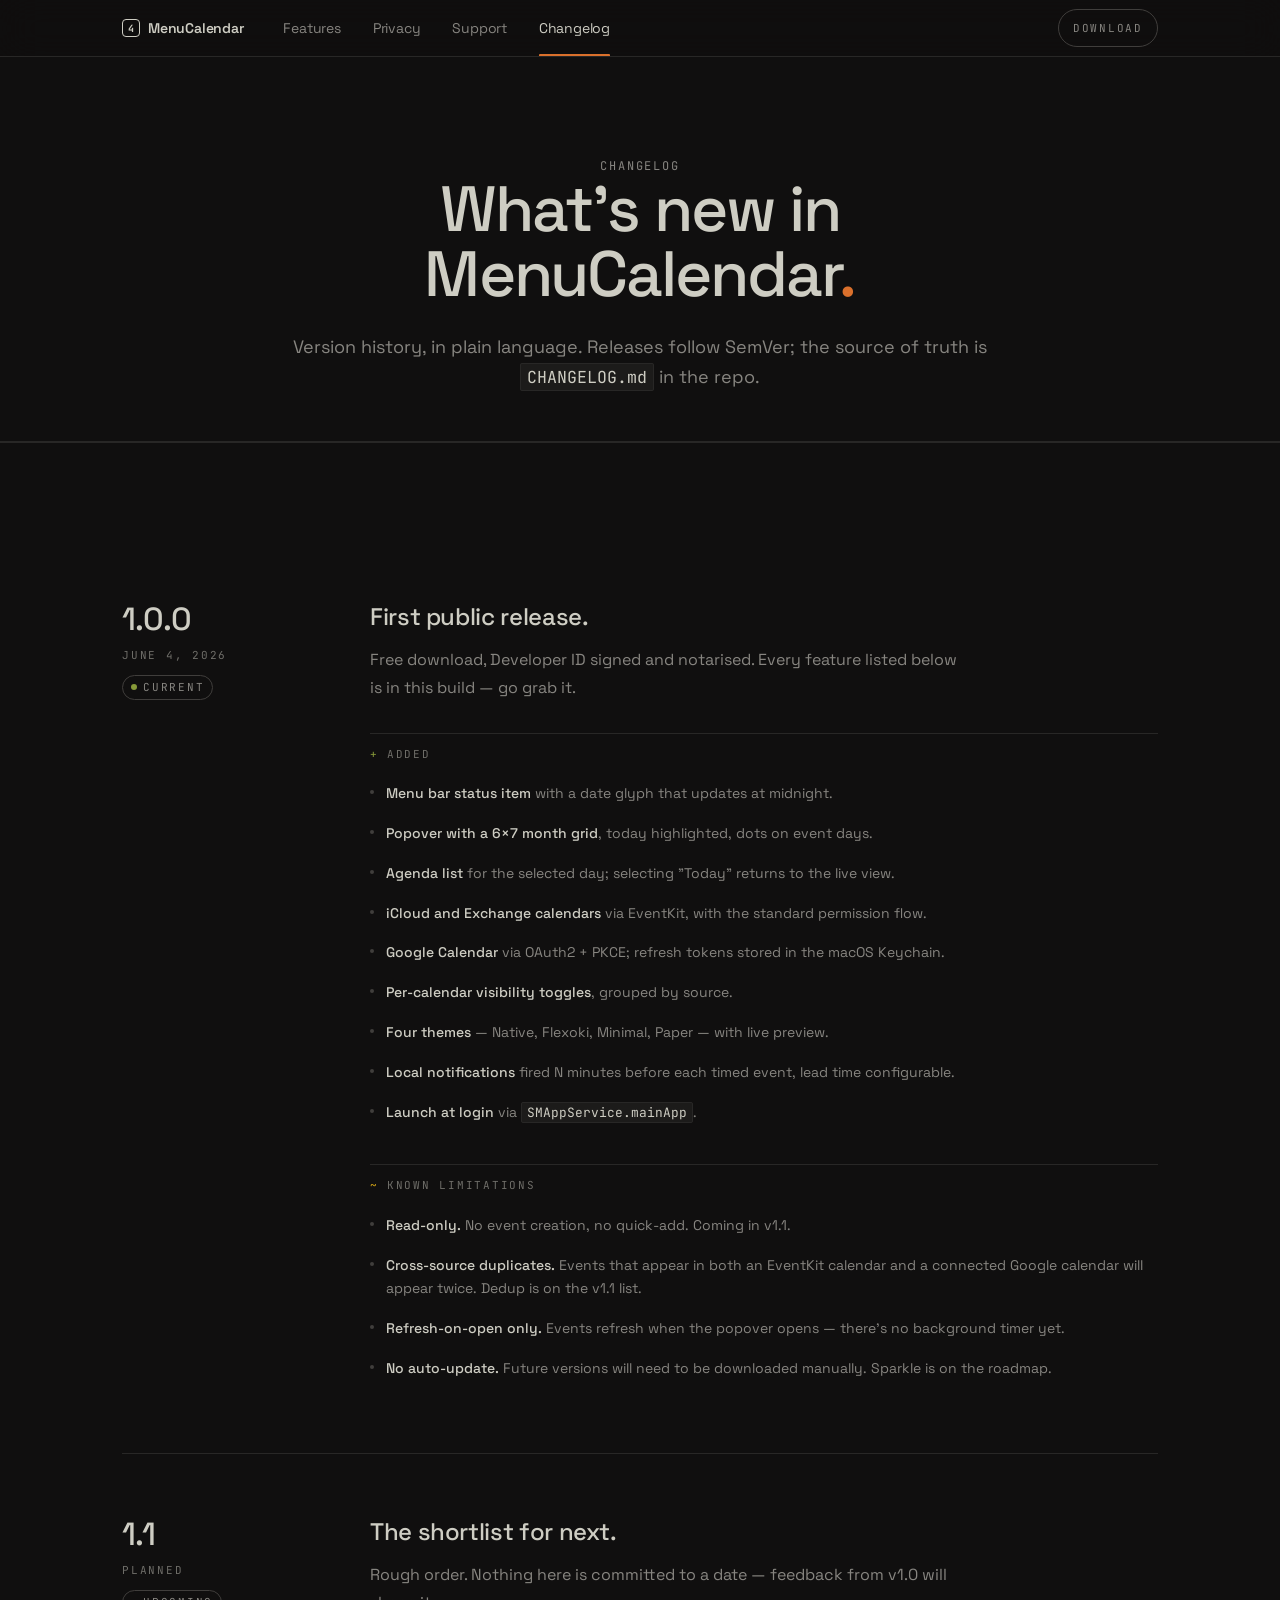
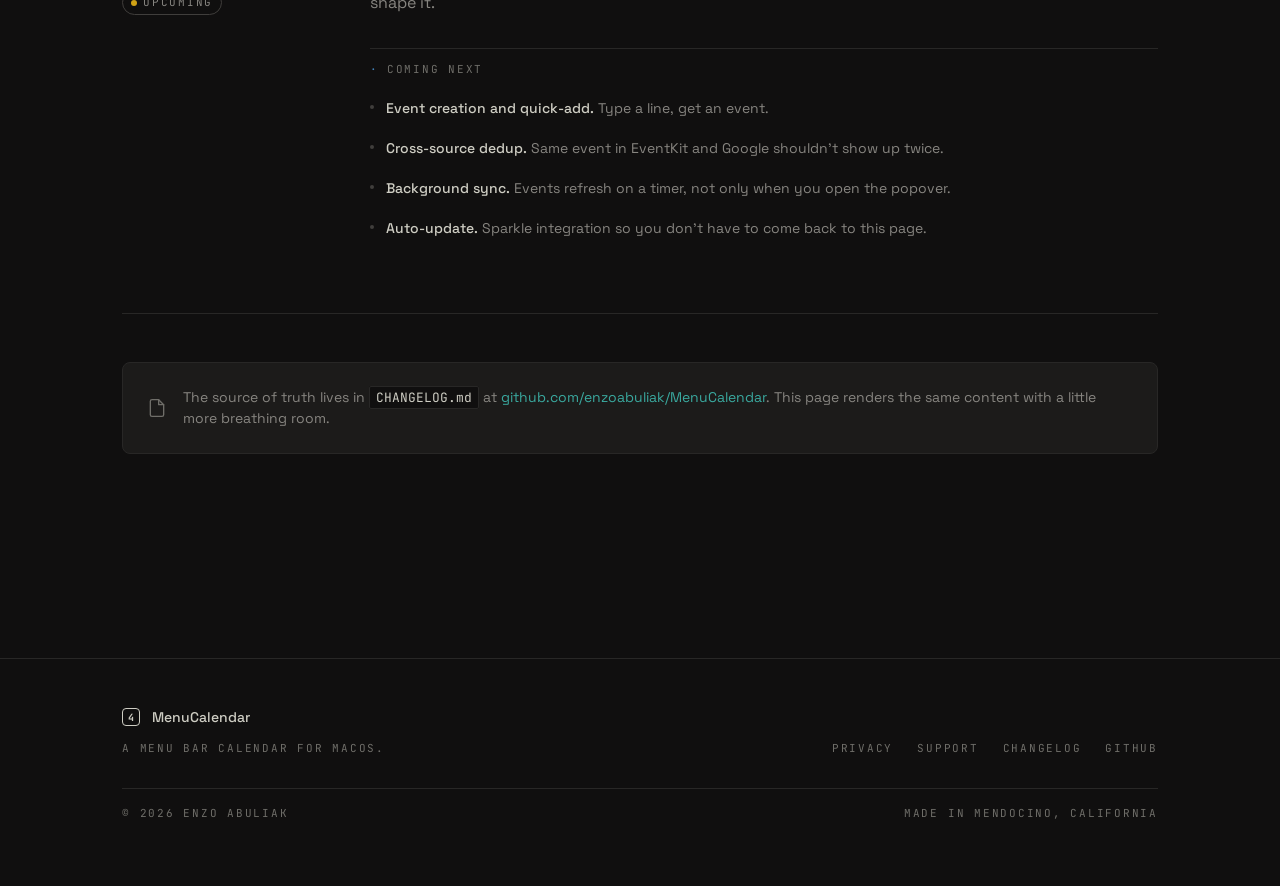
==== changelog.html @ a8d819a1 "Rough-draft MenuCalendar site Four-page static site (landing, privacy, support, changelog) for the f" ====
<!DOCTYPE html>
<html data-theme="dark" lang="en">
<head>
<meta charset="UTF-8">
<meta name="viewport" content="width=device-width, initial-scale=1.0">
<title>Changelog — MenuCalendar</title>
<meta name="description" content="What changed in MenuCalendar, version by version. Releases follow SemVer.">
<link rel="preconnect" href="https://fonts.googleapis.com">
<link rel="preconnect" href="https://fonts.gstatic.com" crossorigin>
<link href="https://fonts.googleapis.com/css2?family=Space+Grotesk:wght@400;500;600;700&family=JetBrains+Mono:wght@400;500;700&display=swap" rel="stylesheet">
<link rel="stylesheet" href="/assets/site.css">
<style>
  .release {
    display: grid;
    grid-template-columns: 200px 1fr;
    gap: var(--s-7);
    padding: var(--s-8) 0;
    border-bottom: 1px solid var(--ui);
  }
  .release:last-child { border-bottom: none; }

  .release-meta {
    position: sticky; top: 80px;
    align-self: start;
    display: flex; flex-direction: column; gap: var(--s-3);
  }
  .release-version {
    font-size: var(--fs-32); font-weight: 500;
    letter-spacing: var(--tr-tight); line-height: 1;
    color: var(--tx);
  }
  .release-date {
    font-family: 'JetBrains Mono', monospace;
    font-size: var(--fs-11); text-transform: uppercase; letter-spacing: var(--tr-mega);
    color: var(--tx-3);
    font-variant-numeric: tabular-nums;
  }
  .release-tag {
    display: inline-flex; align-items: center; gap: 6px;
    font-family: 'JetBrains Mono', monospace;
    font-size: var(--fs-11); text-transform: uppercase; letter-spacing: var(--tr-mega);
    padding: 3px 8px;
    border: 1px solid var(--ui-3); border-radius: var(--r-pill);
    color: var(--tx-2); width: fit-content;
  }
  .release-tag .dot { width: 6px; height: 6px; border-radius: 999px; background: var(--gr); }
  .release-tag.upcoming .dot { background: var(--ye); }

  .release-body { min-width: 0; }
  .release-headline {
    font-size: var(--fs-24); font-weight: 500;
    line-height: var(--lh-snug); letter-spacing: var(--tr-snug);
    color: var(--tx);
    margin-bottom: var(--s-4);
  }
  .release-lead {
    font-size: var(--fs-16); color: var(--tx-2);
    line-height: var(--lh-loose);
    margin-bottom: var(--s-6);
    max-width: 60ch;
  }
  .release-lead strong { color: var(--tx); font-weight: 500; }

  .change-group { margin-bottom: var(--s-6); }
  .change-group:last-child { margin-bottom: 0; }
  .change-group-label {
    font-family: 'JetBrains Mono', monospace;
    font-size: var(--fs-11); text-transform: uppercase; letter-spacing: var(--tr-mega);
    color: var(--tx-3);
    margin-bottom: var(--s-3);
    padding-top: var(--s-3);
    border-top: 1px solid var(--ui);
    display: flex; align-items: center; gap: var(--s-2);
  }
  .change-group-label.added::before    { content: '+'; color: var(--gr); }
  .change-group-label.known::before    { content: '~'; color: var(--ye); }
  .change-group-label.upcoming::before { content: '·'; color: var(--bl); }

  .change-list { list-style: none; }
  .change-item {
    position: relative;
    padding: var(--s-2) 0 var(--s-2) var(--s-4);
    font-size: var(--fs-14); color: var(--tx-2);
    line-height: var(--lh-loose);
  }
  .change-item::before {
    content: ''; position: absolute;
    left: 0; top: 16px;
    width: 4px; height: 4px;
    background: var(--ui-3); border-radius: 999px;
  }
  .change-item strong { color: var(--tx); font-weight: 500; }
  .change-item .mono {
    font-family: 'JetBrains Mono', monospace; font-size: 0.92em;
    color: var(--tx); background: var(--bg-2);
    padding: 1px 5px; border-radius: var(--r-1); border: 1px solid var(--ui);
  }

  .source-note {
    margin: var(--s-7) 0 var(--s-3);
    padding: var(--s-5);
    border: 1px solid var(--ui);
    border-radius: var(--r-3);
    background: var(--bg-2);
    font-size: var(--fs-14);
    color: var(--tx-2);
    display: flex; align-items: center; gap: var(--s-4);
  }
  .source-note .mono {
    font-family: 'JetBrains Mono', monospace; font-size: 0.92em;
    color: var(--tx); background: var(--bg);
    padding: 2px 6px; border-radius: var(--r-1); border: 1px solid var(--ui);
  }
  .source-note a { color: var(--cy); }
  .source-note svg { color: var(--tx-3); flex-shrink: 0; }

  @media (max-width: 760px) {
    .release { grid-template-columns: 1fr; gap: var(--s-4); padding: var(--s-7) 0; }
    .release-meta { position: static; flex-direction: row; align-items: center; gap: var(--s-4); flex-wrap: wrap; }
    .release-version { font-size: var(--fs-24); }
  }
</style>
</head>
<body>

<header>
  <div class="container">
    <div class="header-inner">
      <a class="logo" href="/">
        <span class="logo-glyph">4</span>
        MenuCalendar
      </a>
      <nav>
        <a class="nav-link" href="/#features">Features</a>
        <a class="nav-link" href="/privacy.html">Privacy</a>
        <a class="nav-link" href="/support.html">Support</a>
        <a class="nav-link active" href="/changelog.html">Changelog</a>
      </nav>
      <a class="header-cta" href="/#download">Download</a>
    </div>
  </div>
</header>


<section class="page-head">
  <div class="container">
    <span class="eyebrow page-eyebrow">Changelog</span>
    <h1 class="page-title">What's new in<br>MenuCalendar<span class="accent">.</span></h1>
    <p class="page-sub">
      Version history, in plain language. Releases follow SemVer; the source of truth is <span class="kbd">CHANGELOG.md</span> in the repo.
    </p>
  </div>
</section>


<section class="section">
  <div class="container">

    <article class="release">
      <div class="release-meta">
        <div class="release-version">1.0.0</div>
        <div class="release-date">June 4, 2026</div>
        <span class="release-tag"><span class="dot"></span>Current</span>
      </div>
      <div class="release-body">
        <h2 class="release-headline">First public release.</h2>
        <p class="release-lead">
          Free download, Developer ID signed and notarised. Every feature listed below is in this build — go grab it.
        </p>

        <div class="change-group">
          <div class="change-group-label added">Added</div>
          <ul class="change-list">
            <li class="change-item"><strong>Menu bar status item</strong> with a date glyph that updates at midnight.</li>
            <li class="change-item"><strong>Popover with a 6×7 month grid</strong>, today highlighted, dots on event days.</li>
            <li class="change-item"><strong>Agenda list</strong> for the selected day; selecting "Today" returns to the live view.</li>
            <li class="change-item"><strong>iCloud and Exchange calendars</strong> via EventKit, with the standard permission flow.</li>
            <li class="change-item"><strong>Google Calendar</strong> via OAuth2 + PKCE; refresh tokens stored in the macOS Keychain.</li>
            <li class="change-item"><strong>Per-calendar visibility toggles</strong>, grouped by source.</li>
            <li class="change-item"><strong>Four themes</strong> — Native, Flexoki, Minimal, Paper — with live preview.</li>
            <li class="change-item"><strong>Local notifications</strong> fired N minutes before each timed event, lead time configurable.</li>
            <li class="change-item"><strong>Launch at login</strong> via <span class="mono">SMAppService.mainApp</span>.</li>
          </ul>
        </div>

        <div class="change-group">
          <div class="change-group-label known">Known limitations</div>
          <ul class="change-list">
            <li class="change-item"><strong>Read-only.</strong> No event creation, no quick-add. Coming in v1.1.</li>
            <li class="change-item"><strong>Cross-source duplicates.</strong> Events that appear in both an EventKit calendar and a connected Google calendar will appear twice. Dedup is on the v1.1 list.</li>
            <li class="change-item"><strong>Refresh-on-open only.</strong> Events refresh when the popover opens — there's no background timer yet.</li>
            <li class="change-item"><strong>No auto-update.</strong> Future versions will need to be downloaded manually. Sparkle is on the roadmap.</li>
          </ul>
        </div>
      </div>
    </article>

    <article class="release">
      <div class="release-meta">
        <div class="release-version">1.1</div>
        <div class="release-date">Planned</div>
        <span class="release-tag upcoming"><span class="dot"></span>Upcoming</span>
      </div>
      <div class="release-body">
        <h2 class="release-headline">The shortlist for next.</h2>
        <p class="release-lead">
          Rough order. Nothing here is committed to a date — feedback from v1.0 will shape it.
        </p>

        <div class="change-group">
          <div class="change-group-label upcoming">Coming next</div>
          <ul class="change-list">
            <li class="change-item"><strong>Event creation and quick-add.</strong> Type a line, get an event.</li>
            <li class="change-item"><strong>Cross-source dedup.</strong> Same event in EventKit and Google shouldn't show up twice.</li>
            <li class="change-item"><strong>Background sync.</strong> Events refresh on a timer, not only when you open the popover.</li>
            <li class="change-item"><strong>Auto-update.</strong> Sparkle integration so you don't have to come back to this page.</li>
          </ul>
        </div>
      </div>
    </article>

    <div class="source-note">
      <svg width="20" height="20" viewBox="0 0 24 24" fill="none" stroke="currentColor" stroke-width="1.6" stroke-linecap="round" stroke-linejoin="round" aria-hidden="true"><path d="M14 2H6a2 2 0 0 0-2 2v16a2 2 0 0 0 2 2h12a2 2 0 0 0 2-2V8z"/><polyline points="14 2 14 8 20 8"/></svg>
      <span>
        The source of truth lives in <span class="mono">CHANGELOG.md</span> at <a href="https://github.com/enzoabuliak/MenuCalendar/blob/main/CHANGELOG.md">github.com/enzoabuliak/MenuCalendar</a>. This page renders the same content with a little more breathing room.
      </span>
    </div>

  </div>
</section>


<footer>
  <div class="container">
    <div class="footer-inner">
      <div>
        <div class="footer-brand">
          <span class="logo-glyph">4</span>
          MenuCalendar
        </div>
        <div class="footer-tagline">A menu bar calendar for macOS.</div>
      </div>
      <div class="footer-links">
        <a href="/privacy.html">Privacy</a>
        <a href="/support.html">Support</a>
        <a href="/changelog.html">Changelog</a>
        <a href="https://github.com/enzoabuliak/MenuCalendar">GitHub</a>
      </div>
    </div>
    <div class="footer-meta">
      <span>© 2026 Enzo Abuliak</span>
      <span>Made in Mendocino, California</span>
    </div>
  </div>
</footer>

</body>
</html>
---- assets/site.css ----
/* ── FLEXOKI TOKENS ── */
:root {
  --bg:    #100F0F;
  --bg-2:  #1C1B1A;
  --ui:    #282726;
  --ui-2:  #343331;
  --ui-3:  #403E3C;
  --tx:    #CECDC3;
  --tx-2:  #878580;
  --tx-3:  #6F6E69;
  --or:    #DA702C;
  --cy:    #3AA99F;
  --re:    #D14D41;
  --gr:    #879A39;
  --ye:    #D0A215;
  --bl:    #4385BE;
  --pu:    #8B7EC8;

  --fs-11: 11px; --fs-12: 12px; --fs-14: 14px; --fs-16: 16px;
  --fs-18: 18px; --fs-20: 20px; --fs-24: 24px; --fs-32: 32px;
  --fs-44: 44px; --fs-64: 64px;

  --lh-tight: 1.02; --lh-snug: 1.15; --lh-base: 1.5; --lh-loose: 1.7;
  --tr-tight: -0.03em; --tr-snug: -0.015em;
  --tr-wide:  0.08em;  --tr-mega: 0.16em;

  --s-1: 4px;  --s-2: 8px;   --s-3: 12px; --s-4: 16px;
  --s-5: 24px; --s-6: 32px;  --s-7: 48px; --s-8: 64px; --s-9: 96px;

  --r-1: 2px; --r-2: 4px; --r-3: 8px; --r-4: 12px; --r-pill: 999px;

  --ease-out: cubic-bezier(0.2, 0.7, 0.2, 1);
  --ease-std: cubic-bezier(0.4, 0, 0.2, 1);
  --dur-1: 80ms; --dur-2: 160ms; --dur-3: 240ms;
}

/* ── RESET ── */
*, *::before, *::after { box-sizing: border-box; margin: 0; padding: 0; }
html { scroll-behavior: smooth; }
:focus { outline: none; }
:focus-visible {
  outline: none;
  box-shadow: 0 0 0 2px var(--bg), 0 0 0 4px var(--or);
  border-radius: var(--r-1);
}
@media (prefers-reduced-motion: reduce) {
  *, *::before, *::after {
    animation-duration: 0.01ms !important;
    animation-iteration-count: 1 !important;
    transition-duration: 0.01ms !important;
    scroll-behavior: auto !important;
  }
}

body {
  background: var(--bg);
  color: var(--tx);
  font-family: 'Space Grotesk', -apple-system, BlinkMacSystemFont, 'SF Pro Text', sans-serif;
  font-size: var(--fs-16);
  line-height: var(--lh-base);
  -webkit-font-smoothing: antialiased;
  text-rendering: optimizeLegibility;
  overflow-x: hidden;
}
a { color: inherit; text-decoration: none; }
img { display: block; max-width: 100%; }

/* ── UTILITIES ── */
.mono      { font-family: 'JetBrains Mono', ui-monospace, 'SF Mono', monospace; }
.eyebrow   { font-family: 'JetBrains Mono', monospace; font-size: var(--fs-12); text-transform: uppercase; letter-spacing: var(--tr-mega); color: var(--tx-2); }
.eyebrow.cy { color: var(--cy); }
.eyebrow.or { color: var(--or); }
.kbd {
  font-family: 'JetBrains Mono', monospace; font-size: 0.92em;
  color: var(--tx); background: var(--bg-2);
  padding: 2px 6px; border-radius: var(--r-1);
  border: 1px solid var(--ui);
}
.link-cy { color: var(--cy); border-bottom: 1px solid transparent; transition: border-color var(--dur-2) var(--ease-std); }
.link-cy:hover { border-bottom-color: var(--cy); }
.muted     { color: var(--tx-2); }
.faint     { color: var(--tx-3); }
.accent    { color: var(--or); }
.container { max-width: 1100px; margin: 0 auto; padding: 0 var(--s-6); }
.narrow    { max-width: 720px; margin: 0 auto; padding: 0 var(--s-6); }

/* ── PILL ── */
.pill {
  display: inline-flex; align-items: center; gap: 6px;
  font-family: 'JetBrains Mono', monospace;
  font-size: var(--fs-11); text-transform: uppercase; letter-spacing: var(--tr-mega);
  padding: 4px 10px;
  border: 1px solid var(--ui-3); border-radius: var(--r-pill);
  color: var(--tx-2); white-space: nowrap;
}
.pill .dot { width: 6px; height: 6px; border-radius: 999px; background: var(--gr); }
.pill .dot.cy { background: var(--cy); }
.pill .dot.or { background: var(--or); }
.pill .dot.ye { background: var(--ye); }

/* ── HEADER ── */
header {
  position: sticky; top: 0; z-index: 100;
  background: rgba(16, 15, 15, 0.72);
  backdrop-filter: saturate(180%) blur(20px);
  -webkit-backdrop-filter: saturate(180%) blur(20px);
  border-bottom: 1px solid var(--ui);
}
.header-inner {
  display: grid;
  grid-template-columns: auto 1fr auto;
  align-items: center;
  gap: var(--s-5);
  height: 56px;
}
.logo {
  font-size: var(--fs-14); font-weight: 600;
  letter-spacing: var(--tr-snug);
  display: flex; align-items: center; gap: 8px;
  cursor: pointer;
}
.logo-glyph {
  width: 18px; height: 18px;
  border: 1.5px solid var(--tx); border-radius: 4px;
  display: inline-flex; align-items: center; justify-content: center;
  font-family: 'JetBrains Mono', monospace;
  font-size: 10px; font-weight: 700;
  color: var(--tx); line-height: 1;
  padding-top: 1px;
}
nav { display: flex; }
.nav-link {
  font-family: 'Space Grotesk', sans-serif;
  font-size: var(--fs-14); letter-spacing: var(--tr-snug);
  color: var(--tx-2);
  padding: 0 var(--s-4); height: 56px;
  display: flex; align-items: center;
  transition: color var(--dur-2) var(--ease-std);
}
.nav-link:hover, .nav-link.active { color: var(--tx); }
.nav-link.active { position: relative; }
.nav-link.active::after {
  content: ''; position: absolute;
  left: var(--s-4); right: var(--s-4); bottom: 0;
  height: 2px; background: var(--or); border-radius: 1px 1px 0 0;
}
.header-cta {
  font-family: 'JetBrains Mono', monospace;
  font-size: var(--fs-11); text-transform: uppercase; letter-spacing: var(--tr-mega);
  padding: 10px 14px;
  border: 1px solid var(--ui-3); border-radius: var(--r-pill);
  color: var(--tx-2);
  transition: all var(--dur-2) var(--ease-std);
  min-height: 36px;
  display: inline-flex; align-items: center;
}
.header-cta:hover { border-color: var(--or); color: var(--or); }

/* ── BUTTONS ── */
.btn-primary {
  display: inline-flex; align-items: center; gap: var(--s-3);
  font-family: 'Space Grotesk', sans-serif;
  font-size: var(--fs-16); font-weight: 500;
  padding: 14px 22px;
  color: var(--bg); background: var(--or);
  border: 1px solid var(--or); border-radius: var(--r-3);
  transition: all var(--dur-2) var(--ease-std);
  box-shadow: 0 8px 24px -8px rgba(218, 112, 44, 0.45);
}
.btn-primary:hover {
  transform: translateY(-1px);
  box-shadow: 0 12px 28px -8px rgba(218, 112, 44, 0.55);
}
.btn-primary .arrow { font-size: 14px; }
.btn-secondary {
  display: inline-flex; align-items: center; gap: var(--s-2);
  font-family: 'Space Grotesk', sans-serif;
  font-size: var(--fs-14); font-weight: 500;
  padding: 14px 18px;
  color: var(--tx); background: transparent;
  border: 1px solid var(--ui-3); border-radius: var(--r-3);
  transition: all var(--dur-2) var(--ease-std);
}
.btn-secondary:hover { border-color: var(--tx-2); }

/* ── PAGE HEAD (for non-landing pages) ── */
.page-head {
  padding: var(--s-9) 0 var(--s-7);
  border-bottom: 1px solid var(--ui);
  text-align: center;
}
.page-eyebrow { margin-bottom: var(--s-4); }
.page-title {
  font-size: clamp(40px, 5.5vw, 64px);
  font-weight: 500;
  letter-spacing: -0.03em;
  line-height: var(--lh-tight);
  color: var(--tx);
  max-width: 22ch;
  margin: 0 auto;
}
.page-title .accent { color: var(--or); }
.page-sub {
  margin-top: var(--s-5);
  font-size: var(--fs-18);
  color: var(--tx-2);
  line-height: var(--lh-loose);
  max-width: 60ch;
  margin-left: auto; margin-right: auto;
}
.page-meta {
  margin-top: var(--s-5);
  font-family: 'JetBrains Mono', monospace;
  font-size: var(--fs-11); text-transform: uppercase; letter-spacing: var(--tr-mega);
  color: var(--tx-3);
}

/* ── SECTION ── */
.section { padding: var(--s-9) 0; border-top: 1px solid var(--ui); }
.section:first-of-type { border-top: none; }
.section-head {
  display: flex; justify-content: space-between; align-items: baseline;
  padding-bottom: var(--s-6);
  flex-wrap: wrap; gap: var(--s-3);
}
.section-title {
  font-size: clamp(28px, 3.6vw, 44px); font-weight: 500;
  letter-spacing: var(--tr-tight); line-height: var(--lh-snug);
  max-width: 24ch;
  margin-top: var(--s-3);
}

/* ── PROSE ── */
.prose { max-width: 680px; }
.prose p {
  font-size: var(--fs-18); color: var(--tx-2);
  line-height: var(--lh-loose); margin-bottom: var(--s-5);
}
.prose p:last-child { margin-bottom: 0; }
.prose strong { color: var(--tx); font-weight: 500; }
.prose em { color: var(--tx); font-style: italic; }
.prose a { color: var(--cy); border-bottom: 1px solid transparent; transition: border-color var(--dur-2) var(--ease-std); }
.prose a:hover { border-bottom-color: var(--cy); }
.prose code, .prose .mono {
  font-family: 'JetBrains Mono', monospace;
  font-size: 0.92em;
  color: var(--tx);
  background: var(--bg-2);
  padding: 2px 6px;
  border-radius: var(--r-2);
  border: 1px solid var(--ui);
}
.prose h2 {
  font-size: var(--fs-24); font-weight: 500; color: var(--tx);
  letter-spacing: var(--tr-snug); line-height: var(--lh-snug);
  margin: var(--s-8) 0 var(--s-4);
  padding-top: var(--s-6); border-top: 1px solid var(--ui);
}
.prose h2:first-child { margin-top: 0; padding-top: 0; border-top: none; }
.prose h3 {
  font-size: var(--fs-18); font-weight: 500; color: var(--tx);
  margin: var(--s-6) 0 var(--s-3);
}
.prose ul { list-style: none; margin: var(--s-4) 0 var(--s-5); }
.prose li {
  font-size: var(--fs-16); color: var(--tx-2);
  line-height: var(--lh-loose);
  padding-left: var(--s-5); position: relative;
  margin-bottom: var(--s-2);
}
.prose li::before {
  content: ''; position: absolute;
  left: 0; top: 14px;
  width: 6px; height: 6px;
  background: var(--ui-3); border-radius: 999px;
}
.prose li strong { color: var(--tx); font-weight: 500; }

/* ── FOOTER ── */
footer {
  border-top: 1px solid var(--ui);
  padding: var(--s-7) 0 var(--s-8);
  margin-top: var(--s-9);
}
.footer-inner {
  display: grid; grid-template-columns: 1fr auto;
  gap: var(--s-5); align-items: end;
}
.footer-brand {
  display: flex; align-items: center; gap: var(--s-3);
  font-size: var(--fs-14); font-weight: 500;
}
.footer-tagline {
  font-family: 'JetBrains Mono', monospace;
  font-size: var(--fs-11); text-transform: uppercase; letter-spacing: var(--tr-mega);
  color: var(--tx-3);
  margin-top: var(--s-3);
}
.footer-links {
  display: flex; gap: var(--s-5); flex-wrap: wrap; justify-content: flex-end;
  font-family: 'JetBrains Mono', monospace;
  font-size: var(--fs-11); text-transform: uppercase; letter-spacing: var(--tr-mega);
}
.footer-links a { color: var(--tx-3); transition: color var(--dur-2) var(--ease-std); }
.footer-links a:hover { color: var(--or); }
.footer-meta {
  margin-top: var(--s-6); padding-top: var(--s-4);
  border-top: 1px solid var(--ui);
  display: flex; justify-content: space-between; align-items: center;
  font-family: 'JetBrains Mono', monospace;
  font-size: var(--fs-11); text-transform: uppercase; letter-spacing: var(--tr-mega);
  color: var(--tx-3); flex-wrap: wrap; gap: var(--s-3);
}

/* ── RESPONSIVE ── */
@media (max-width: 760px) {
  .container { padding: 0 var(--s-4); }
  .narrow { padding: 0 var(--s-4); }
  nav { display: none; }
  .header-inner { grid-template-columns: auto auto; justify-content: space-between; }
  .section { padding: var(--s-7) 0; }
  .page-head { padding: var(--s-7) 0 var(--s-6); }
  .footer-inner { grid-template-columns: 1fr; }
  .footer-links { justify-content: flex-start; }
}
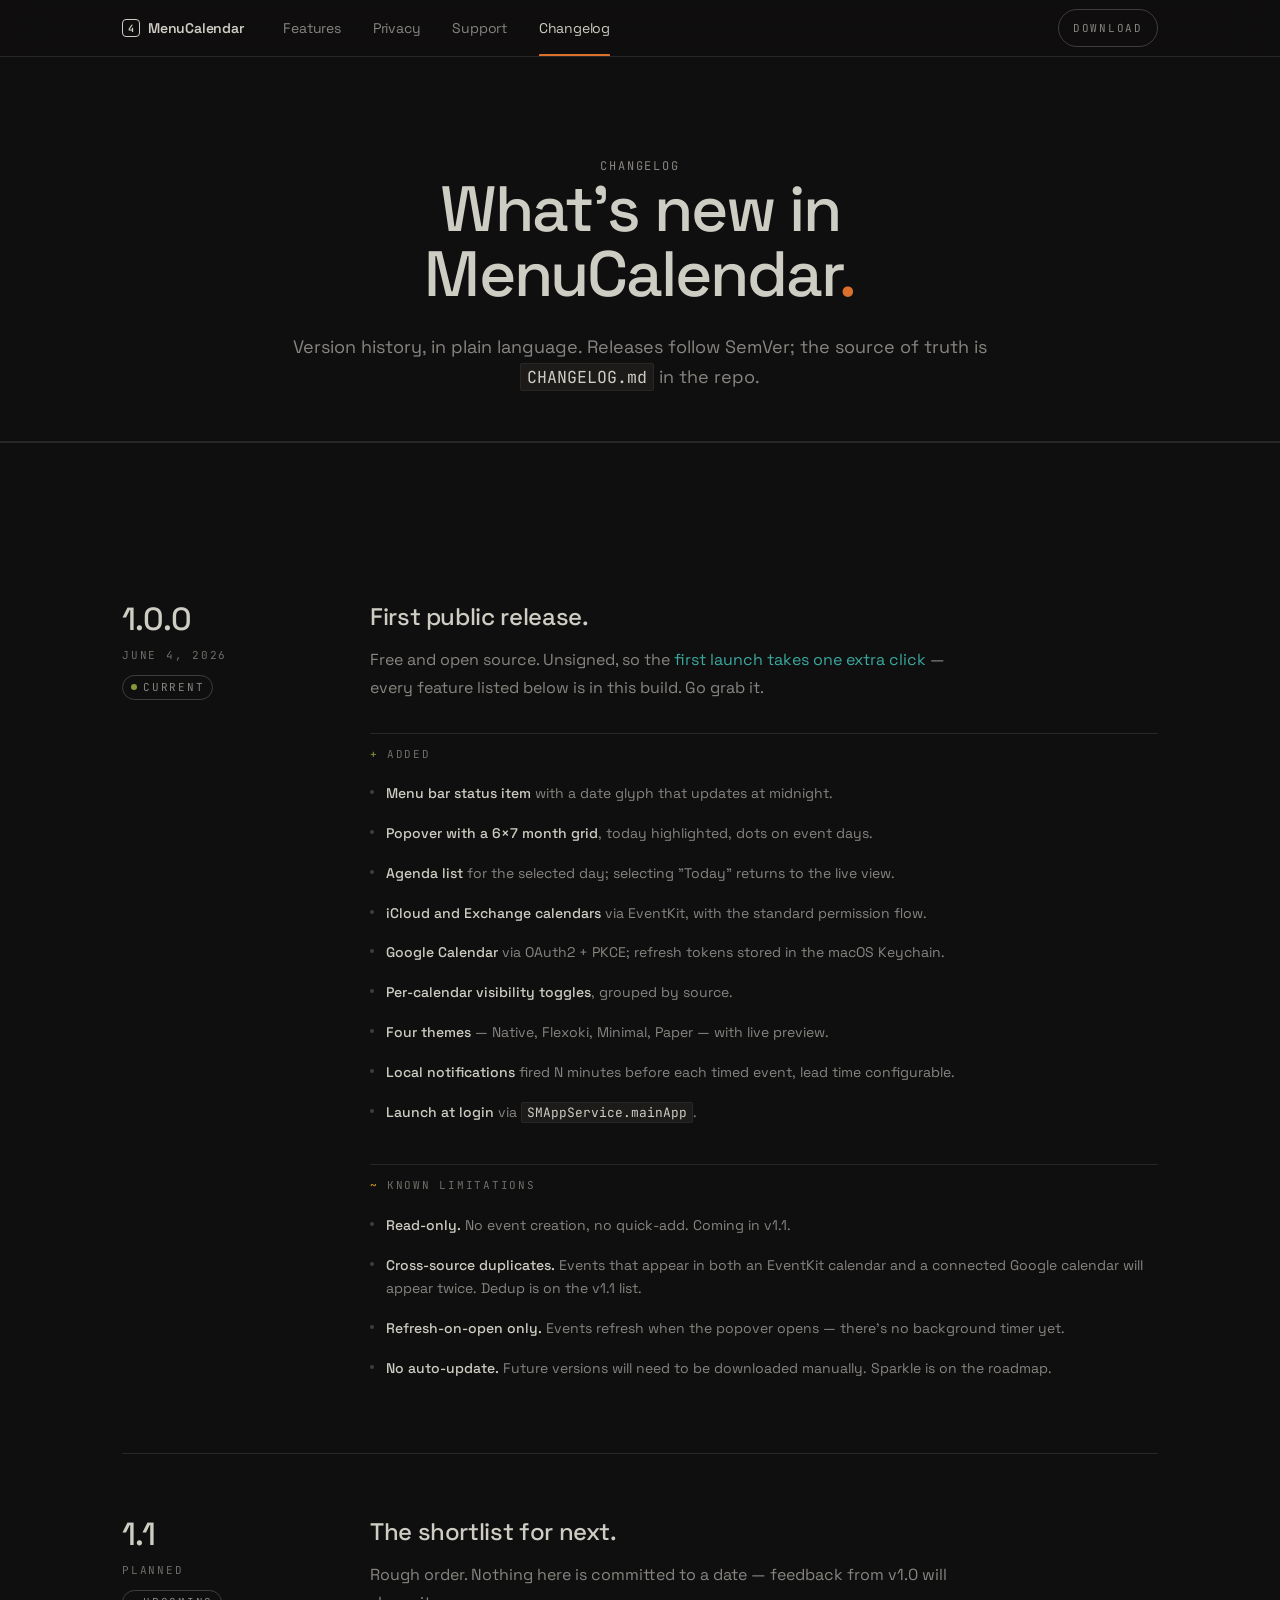
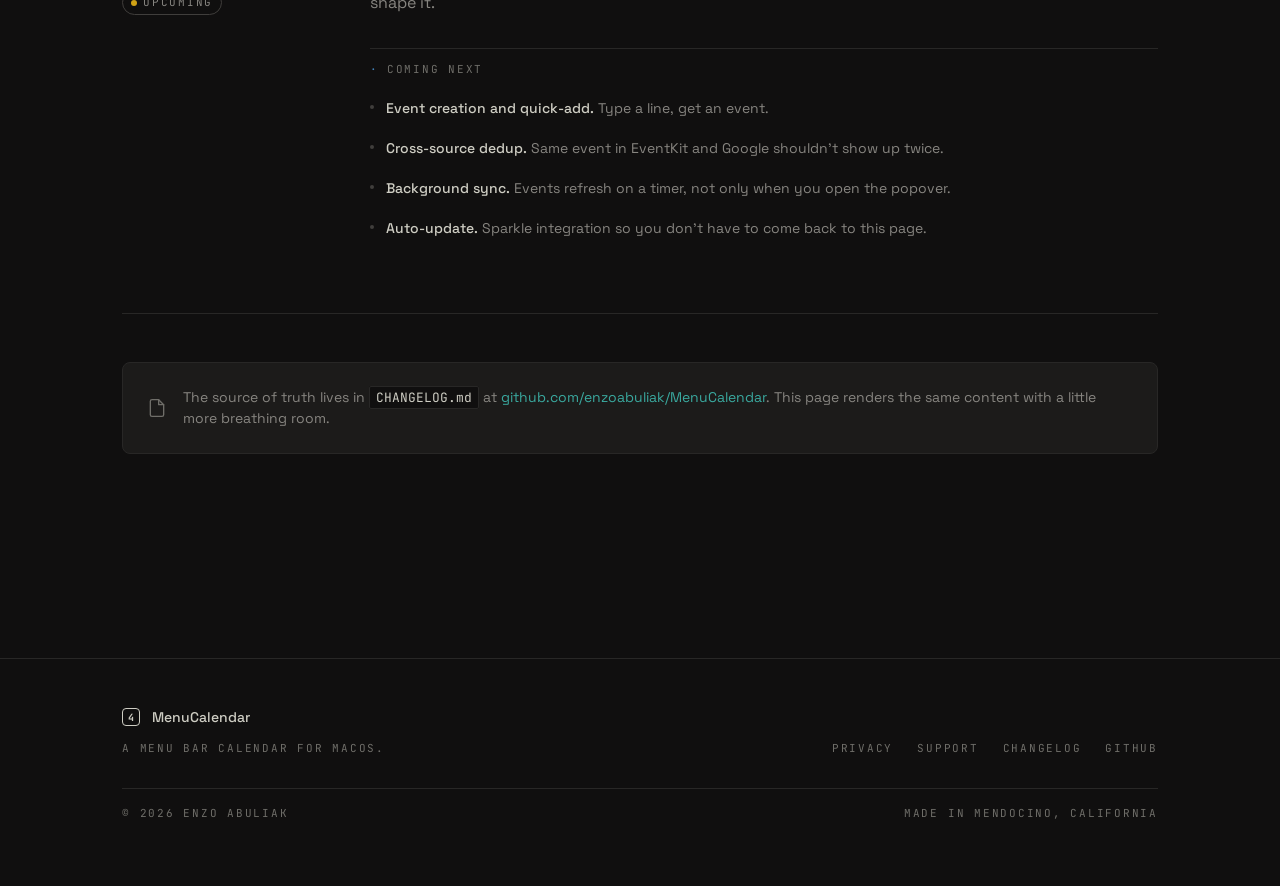
==== commit 890eebc7: "Reframe site as final v1.0, unsigned by design Decision: no signed/notarised release is coming — the" ====
--- a/changelog.html
+++ b/changelog.html
@@ -8,7 +8,7 @@
 <link rel="preconnect" href="https://fonts.googleapis.com">
 <link rel="preconnect" href="https://fonts.gstatic.com" crossorigin>
 <link href="https://fonts.googleapis.com/css2?family=Space+Grotesk:wght@400;500;600;700&family=JetBrains+Mono:wght@400;500;700&display=swap" rel="stylesheet">
-<link rel="stylesheet" href="/assets/site.css">
+<link rel="stylesheet" href="assets/site.css">
 <style>
   .release {
     display: grid;
@@ -126,17 +126,17 @@
 <header>
   <div class="container">
     <div class="header-inner">
-      <a class="logo" href="/">
+      <a class="logo" href="./">
         <span class="logo-glyph">4</span>
         MenuCalendar
       </a>
       <nav>
-        <a class="nav-link" href="/#features">Features</a>
-        <a class="nav-link" href="/privacy.html">Privacy</a>
-        <a class="nav-link" href="/support.html">Support</a>
-        <a class="nav-link active" href="/changelog.html">Changelog</a>
+        <a class="nav-link" href="index.html#features">Features</a>
+        <a class="nav-link" href="privacy.html">Privacy</a>
+        <a class="nav-link" href="support.html">Support</a>
+        <a class="nav-link active" href="changelog.html">Changelog</a>
       </nav>
-      <a class="header-cta" href="/#download">Download</a>
+      <a class="header-cta" href="index.html#download">Download</a>
     </div>
   </div>
 </header>
@@ -165,7 +165,7 @@
       <div class="release-body">
         <h2 class="release-headline">First public release.</h2>
         <p class="release-lead">
-          Free download, Developer ID signed and notarised. Every feature listed below is in this build — go grab it.
+          Free and open source. Unsigned, so the <a href="index.html#install" class="link-cy">first launch takes one extra click</a> — every feature listed below is in this build. Go grab it.
         </p>
 
         <div class="change-group">
@@ -241,9 +241,9 @@
         <div class="footer-tagline">A menu bar calendar for macOS.</div>
       </div>
       <div class="footer-links">
-        <a href="/privacy.html">Privacy</a>
-        <a href="/support.html">Support</a>
-        <a href="/changelog.html">Changelog</a>
+        <a href="privacy.html">Privacy</a>
+        <a href="support.html">Support</a>
+        <a href="changelog.html">Changelog</a>
         <a href="https://github.com/enzoabuliak/MenuCalendar">GitHub</a>
       </div>
     </div>
